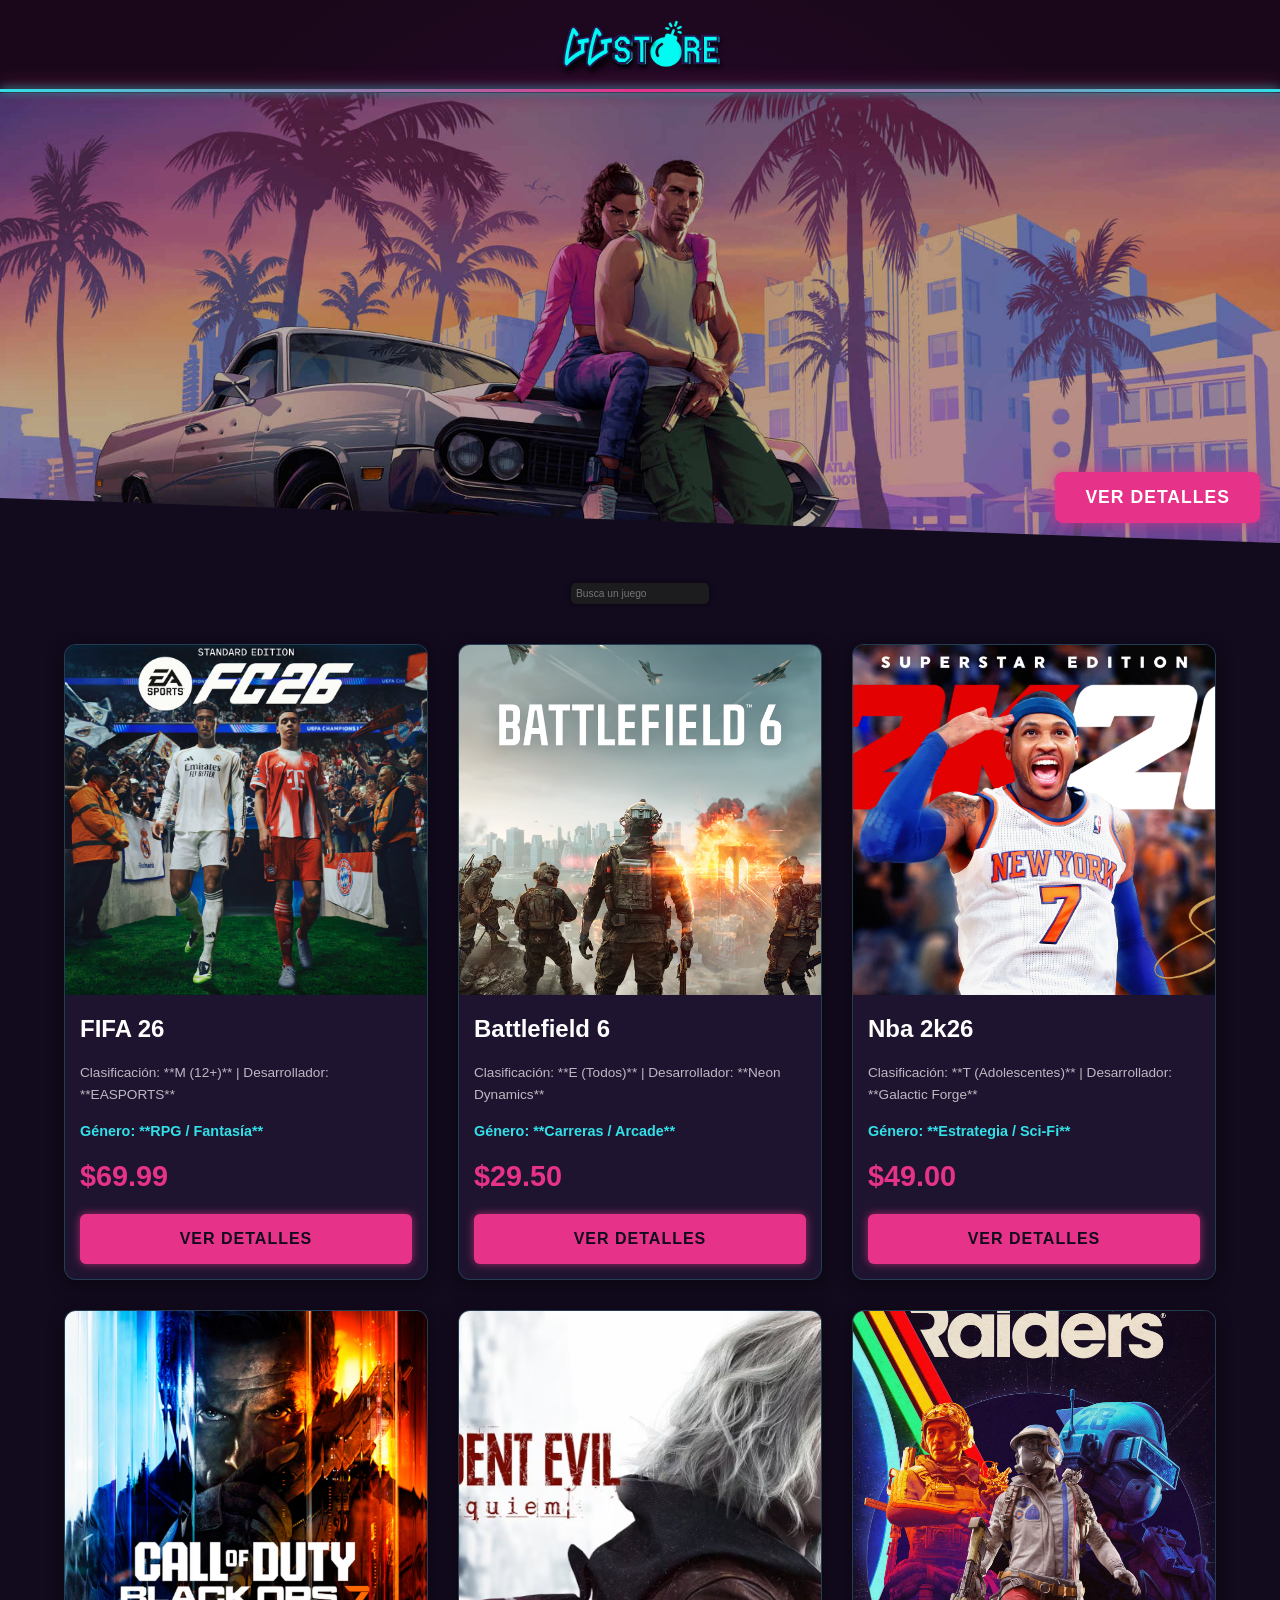
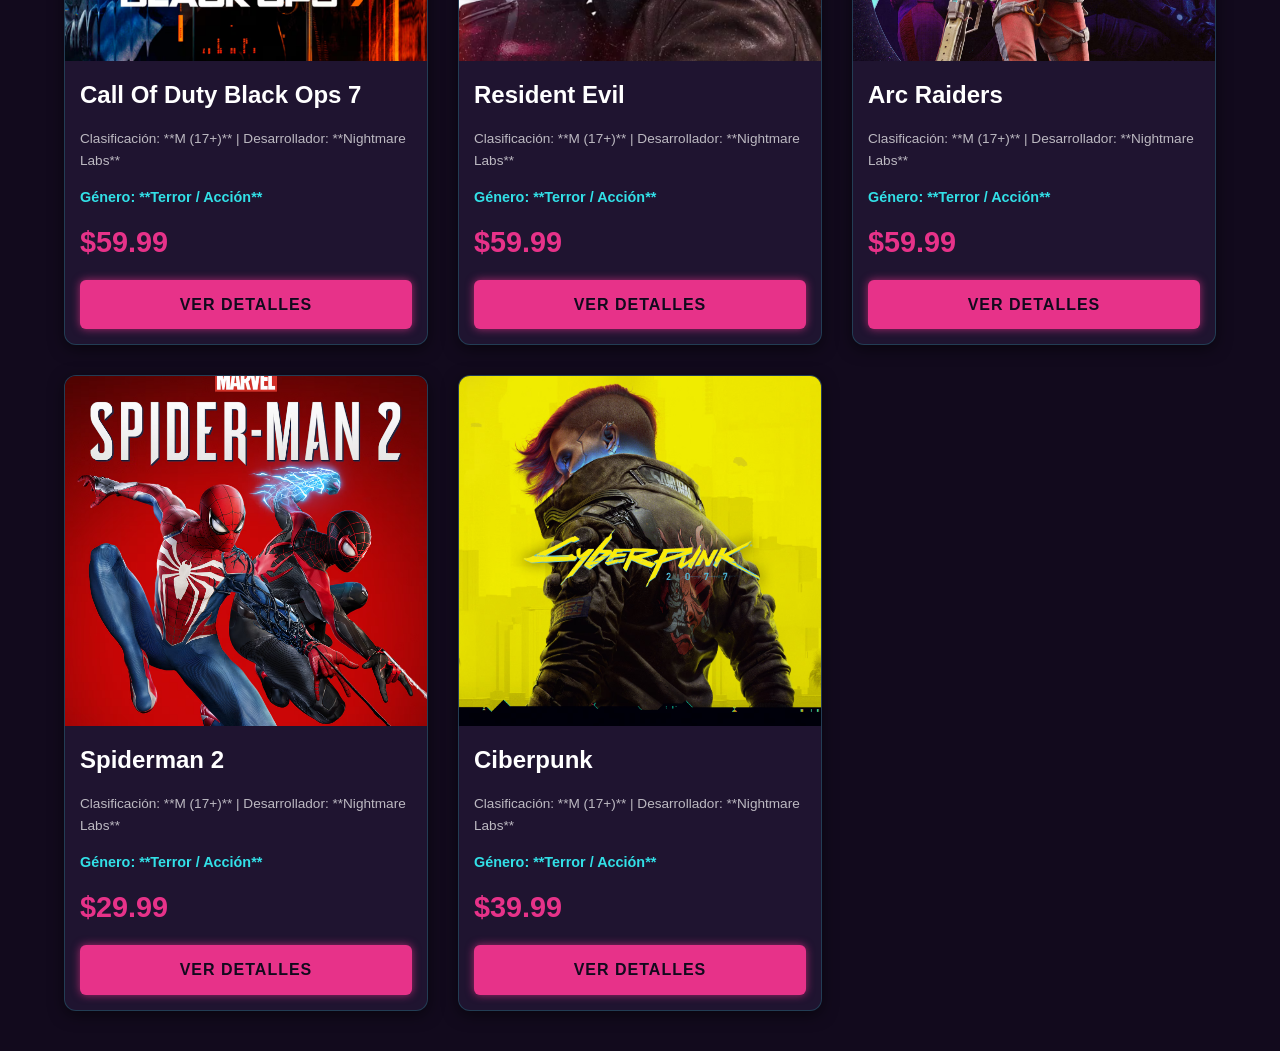
==== catalogo.html @ e6081542 "quinta version" ====
<!DOCTYPE html>
<html lang="es">

<head>
    <meta charset="UTF-8">
    <meta name="viewport" content="width=device-width, initial-scale=1.0">
    <title>Catálogo de Videojuegos - Estático</title>
    <link rel="stylesheet" href="css/catalogo.css">
</head>

<body>

    <header>
        <div class='dashboard'>
            <header>
                <a href="#" class="logo"><img class="imgheader" src="img/Sin título.png" alt="" srcset=""></a>
            </header>
        </div>
    </header>

    <section id="hero-banner">
        <img src="img/gta6.jpg" alt="Banner promocional de videojuego con estilo neón" class="banner-img">
        <div class="banner-overlay">
            <button class="btn-banner-details">Ver Detalles</button>
        </div>
    </section>
    <main>
        <div class="buscador">
           
<input type="text" name="text" class="search" placeholder="Busca un juego">
        </div>
        <section id="catalogo-juegos">

            <article class="tarjeta-juego">
                <div class="portada">
                    <img src="img/fifa26.avif" alt="Portada de Eldoria Chronicles">
                </div>
                <div class="info-juego">
                    <h2>FIFA 26</h2>
                    <p class="meta">
                        Clasificación: **M (12+)** |
                        Desarrollador: **EASPORTS**
                    </p>
                    <p class="genero">Género: **RPG / Fantasía**</p>
                    <p class="precio">$69.99</p>
                    <a href="#" class="btn-comprar">Ver Detalles</a>
                </div>
            </article>

            <article class="tarjeta-juego">
                <div class="portada">
                    <img src="img/battlefield.avif" alt="Portada de Velocity Zero">
                </div>
                <div class="info-juego">
                    <h2>Battlefield 6</h2>
                    <p class="meta">
                        Clasificación: **E (Todos)** |
                        Desarrollador: **Neon Dynamics**
                    </p>
                    <p class="genero">Género: **Carreras / Arcade**</p>
                    <p class="precio">$29.50</p>
                    <a href="#" class="btn-comprar">Ver Detalles</a>
                </div>
            </article>

            <article class="tarjeta-juego">
                <div class="portada">
                    <img src="img/nba.avif" alt="Portada de Starbase Command">
                </div>
                <div class="info-juego">
                    <h2>Nba 2k26</h2>
                    <p class="meta">
                        Clasificación: **T (Adolescentes)** |
                        Desarrollador: **Galactic Forge**
                    </p>
                    <p class="genero">Género: **Estrategia / Sci-Fi**</p>
                    <p class="precio">$49.00</p>
                    <a href="#" class="btn-comprar">Ver Detalles</a>
                </div>
            </article>

            <article class="tarjeta-juego">
                <div class="portada">
                    <img src="img/call of duty.avif"
                        alt="Portada de Crimson Outbreak">
                </div>
                <div class="info-juego">
                    <h2>Call Of Duty Black Ops 7</h2>
                    <p class="meta">
                        Clasificación: **M (17+)** |
                        Desarrollador: **Nightmare Labs**
                    </p>
                    <p class="genero">Género: **Terror / Acción**</p>
                    <p class="precio">$59.99</p>
                    <a href="#" class="btn-comprar">Ver Detalles</a>
                </div>
            </article>
            <article class="tarjeta-juego">
                <div class="portada">
                    <img src="img/resident.avif"
                        alt="Portada de Crimson Outbreak">
                </div>
                <div class="info-juego">
                    <h2>Resident Evil</h2>
                    <p class="meta">
                        Clasificación: **M (17+)** |
                        Desarrollador: **Nightmare Labs**
                    </p>
                    <p class="genero">Género: **Terror / Acción**</p>
                    <p class="precio">$59.99</p>
                    <a href="#" class="btn-comprar">Ver Detalles</a>
                </div>
            </article>

            <article class="tarjeta-juego">
                <div class="portada">
                    <img src="img/arc.avif"
                        alt="Portada de Crimson Outbreak">
                </div>
                <div class="info-juego">
                    <h2>Arc Raiders</h2>
                    <p class="meta">
                        Clasificación: **M (17+)** |
                        Desarrollador: **Nightmare Labs**
                    </p>
                    <p class="genero">Género: **Terror / Acción**</p>
                    <p class="precio">$59.99</p>
                    <a href="#" class="btn-comprar">Ver Detalles</a>
                </div>
            </article>

            <article class="tarjeta-juego">
                <div class="portada">
                    <img src="img/spiderman.avif"
                        alt="Portada de Crimson Outbreak">
                </div>
                <div class="info-juego">
                    <h2>Spiderman 2</h2>
                    <p class="meta">
                        Clasificación: **M (17+)** |
                        Desarrollador: **Nightmare Labs**
                    </p>
                    <p class="genero">Género: **Terror / Acción**</p>
                    <p class="precio">$29.99</p>
                    <a href="#" class="btn-comprar">Ver Detalles</a>
                </div>
            </article>

            <article class="tarjeta-juego">
                <div class="portada">
                    <img src="img/ciber.avif"
                        alt="Portada de Crimson Outbreak">
                </div>
                <div class="info-juego">
                    <h2>Ciberpunk</h2>
                    <p class="meta">
                        Clasificación: **M (17+)** |
                        Desarrollador: **Nightmare Labs**
                    </p>
                    <p class="genero">Género: **Terror / Acción**</p>
                    <p class="precio">$39.99</p>
                    <a href="#" class="btn-comprar">Ver Detalles</a>
                </div>
            </article>


        </section>
    </main>

</body>

</html>
---- css/catalogo.css ----
:root {
    --bg-dark: #120a1d;
    --text-light: #ffffff;
    --accent-pink: #e73289;
    --accent-blue: #32e0e7;
    --font-family-sans-serif: "Open Sans", -apple-system, BlinkMacSystemFont,
        "Segoe UI", Roboto, "Helvetica Neue", Arial, sans-serif, "Apple Color Emoji",
        "Segoe UI Emoji", "Segoe UI Symbol", "Noto Color Emoji";
}

/* ==================================== */
/* 1. ESTILOS BASE Y TIPOGRAFÍA */
/* ==================================== */



body {
    background-color: var(--bg-dark);
    color: var(--text-light);
    font-family: var(--font-family-sans-serif);
    margin: 0;
    padding: 0;
    line-height: 1.6;
}

/* ... (tu código CSS existente arriba) ... */

/* ==================================== */
/* 4. HERO BANNER PRINCIPAL */
/* ==================================== */

.dashboard {
    /* Mantiene el padding y centrado */
    text-align: center;
    padding: 40px 20px 20px;
    background-color: var(--bg-dark);
    position: relative;
    /* Necesario para posicionar el pseudoelemento */
    z-index: 10;
    margin-bottom: 2px;
    /* Pequeño espacio para que se vea la sombra */
}

/* Crea la línea brillante debajo del header */
.dashboard::after {
    content: '';
    position: absolute;
    bottom: 0;
    left: 0;
    width: 100%;
    height: 3px;
    /* Grosor de la línea */

    /* Degradado de colores neón para el borde */
    background: linear-gradient(to right,
            var(--accent-blue) 0%,
            var(--accent-pink) 50%,
            var(--accent-blue) 100%);

    /* Efecto de brillo de neón */
    box-shadow: 0 0 10px var(--accent-blue),
        0 0 20px var(--accent-pink);
}

.imgheader {
    width: 17rem;
    height: 12rem;


}

.dashboard {
    display: flex;
    align-items: center;
    justify-content: center;
    margin: 0;
    background-image: radial-gradient(circle at center,
            rgba(150, 0, 150, 0.2) 0%,
            rgba(26, 8, 26, 1) 70%);
    background-attachment: fixed;
    box-shadow: 0 2px 12px rgba(0, 0, 0, 0.45);
    border-bottom: 1px solid rgba(255, 255, 255, 0.02);
    z-index: 1100;
    height: 2rem;


}



#hero-banner {
    position: relative;
    /* Necesario para posicionar el overlay y el botón */
    width: 100%;
    height: 450px;
    /* Ajusta la altura según lo necesites */
    overflow: hidden;
    /* Asegura que la imagen no se desborde */
    margin-bottom: 40px;
    /* Espacio entre el banner y el catálogo */
    display: flex;
    /* Para centrar contenido si lo hubiera */
    align-items: center;
    /* Centrado vertical */
    justify-content: center;
    /* Centrado horizontal */
    clip-path: polygon(0% 0%, 100% 0%, 100% 100%, 0% 90%);
}

.banner-img {
    width: 100%;
    height: 100%;
    object-fit: cover;

    /* Recorta la imagen para que cubra todo el espacio */
    object-position: center;
    /* Centra la imagen */
    filter: brightness(0.7) contrast(1.1);
    /* Oscurece u
    n poco y realza los colores para un look más dramático */
}

.banner-overlay {
    position: absolute;
    bottom: 20px;
    /* 20px desde abajo */
    right: 20px;
    /* 20px desde la derecha */
    /* Puedes añadir un gradiente o un fondo semitransparente aquí si quieres */
    /* background: linear-gradient(to top, rgba(18, 10, 29, 0.8), transparent); */
    /* width: 100%; */
    /* height: 100%; */
    /* display: flex; */
    /* align-items: flex-end; */
    /* justify-content: flex-end; */
    /* padding: 20px; */
}


.btn-banner-details {
    padding: 15px 30px;
    background-color: var(--accent-pink);
    /* Usa tu color morado de acento */
    color: var(--text-light);
    /* Texto blanco */
    border: none;
    border-radius: 8px;
    font-size: 1.1rem;
    font-weight: bold;
    cursor: pointer;
    text-transform: uppercase;
    letter-spacing: 1px;
    box-shadow: 0 0 15px rgba(231, 50, 137, 0.7);
    /* Sombra brillante */
    transition: background-color 0.3s ease, box-shadow 0.3s ease, transform 0.2s ease;
}

.btn-banner-details:hover {
    background-color: var(--accent-blue);
    /* Cambia al azul de acento al pasar el ratón */
    box-shadow: 0 0 20px var(--accent-blue);
    transform: translateY(-2px);
    /* Pequeño efecto al pasar el ratón */
}

/* ==================================== */
/* 5. MEDIA QUERIES (RESPONSIVO PARA EL BANNER) */
/* ==================================== */
@media (max-width: 768px) {
    #hero-banner {
        height: 300px;
        /* Reduce la altura en pantallas más pequeñas */
        margin-bottom: 20px;
    }

    h1 {
        font-size: 2rem;
        /* Ajusta el tamaño del título principal */
        padding: 20px 10px;
    }

    .btn-banner-details {
        padding: 10px 20px;
        font-size: 1rem;
        bottom: 15px;
        right: 15px;
    }
}

@media (max-width: 480px) {
    #hero-banner {
        height: 200px;
    }

    .btn-banner-details {
        font-size: 0.9rem;
        padding: 8px 15px;
        bottom: 10px;
        right: 10px;
    }
}

.buscador{
    display: flex;
    align-items: center;
    justify-content: center;
}

.search {
  font-family: -apple-system,BlinkMacSystemFont,"Segoe UI","Roboto","Oxygen","Ubuntu","Cantarell","Fira Sans","Droid Sans","Helvetica Neue",sans-serif;
  font-weight: 500;
  font-size: .8vw;
  color: #fff;
  background-color: rgb(28,28,30);
  box-shadow: 0 0 .4vw rgba(0,0,0,0.5), 0 0 0 .15vw transparent;
  border-radius: 0.4vw;
  border: none;
  outline: none;
  padding: 0.4vw;
  max-width: 190px;
  transition: .4s;
}

.search:hover {
  box-shadow: 0 0 0 .15vw rgba(158, 3, 230, 0.186);
}

.search:focus {
  box-shadow: 0 0 0 .15vw rgb(194, 44, 162);
}

a {
    color: var(--accent-blue);
    text-decoration: none;
    transition: color 0.3s ease;
}

a:hover {
    color: var(--accent-pink);
}

/* ==================================== */
/* 2. CONTENEDOR DEL CATÁLOGO (GRID RESPONSIVO) */
/* ==================================== */

#catalogo-juegos {
    display: grid;
    /* Ajusta automáticamente las columnas, mínimo 300px */
    grid-template-columns: repeat(auto-fit, minmax(300px, 1fr));
    gap: 30px;
    padding: 40px 5%;
    max-width: 1400px;
    margin: 0 auto;
}

/* ==================================== */
/* 3. TARJETA INDIVIDUAL (JUEGO) */
/* ==================================== */

.tarjeta-juego {
    background-color: #1f1430;
    border: 1px solid rgba(50, 224, 231, 0.2);
    border-radius: 12px;
    overflow: hidden;
    box-shadow: 0 4px 15px rgba(0, 0, 0, 0.5);
    transition: transform 0.3s ease, box-shadow 0.3s ease;
}

.tarjeta-juego:hover {
    transform: translateY(-5px);
    box-shadow: 0 10px 25px rgba(231, 50, 137, 0.4);
}

/* Imagen de Portada */
.portada {
    width: 100%;
    height: 350px;
    overflow: hidden;
}

.portada img {
    width: 100%;
    height: 100%;
    object-fit: cover;
    display: block;
}

/* Contenido de texto */
.info-juego {
    padding: 15px;
}

.info-juego h2 {
    font-size: 1.5rem;
    color: var(--text-light);
    margin-top: 0;
    margin-bottom: 5px;
    white-space: nowrap;
    overflow: hidden;
    text-overflow: ellipsis;
}

.info-juego .genero {
    font-weight: bold;
    color: var(--accent-blue);
    margin-bottom: 10px;
    font-size: 0.9rem;
}

.info-juego .meta {
    font-size: 0.85rem;
    color: rgba(255, 255, 255, 0.7);
    margin-bottom: 10px;
}

/* Precio */
.info-juego .precio {
    font-size: 1.8rem;
    font-weight: 900;
    color: var(--accent-pink);
    margin-top: 10px;
    margin-bottom: 15px;
}

/* Botón de Detalles/Comprar */
.btn-comprar {
    display: block;
    width: 100%;
    padding: 12px 0;
    text-align: center;
    background-color: var(--accent-pink);
    color: var(--bg-dark);
    border-radius: 6px;
    font-weight: bold;
    text-transform: uppercase;
    letter-spacing: 1px;
    box-shadow: 0 0 8px rgba(231, 50, 137, 0.7);
    transition: background-color 0.3s ease, box-shadow 0.3s ease;
}

.btn-comprar:hover {
    background-color: var(--accent-blue);
    color: var(--bg-dark);
    box-shadow: 0 0 10px var(--accent-blue);
}
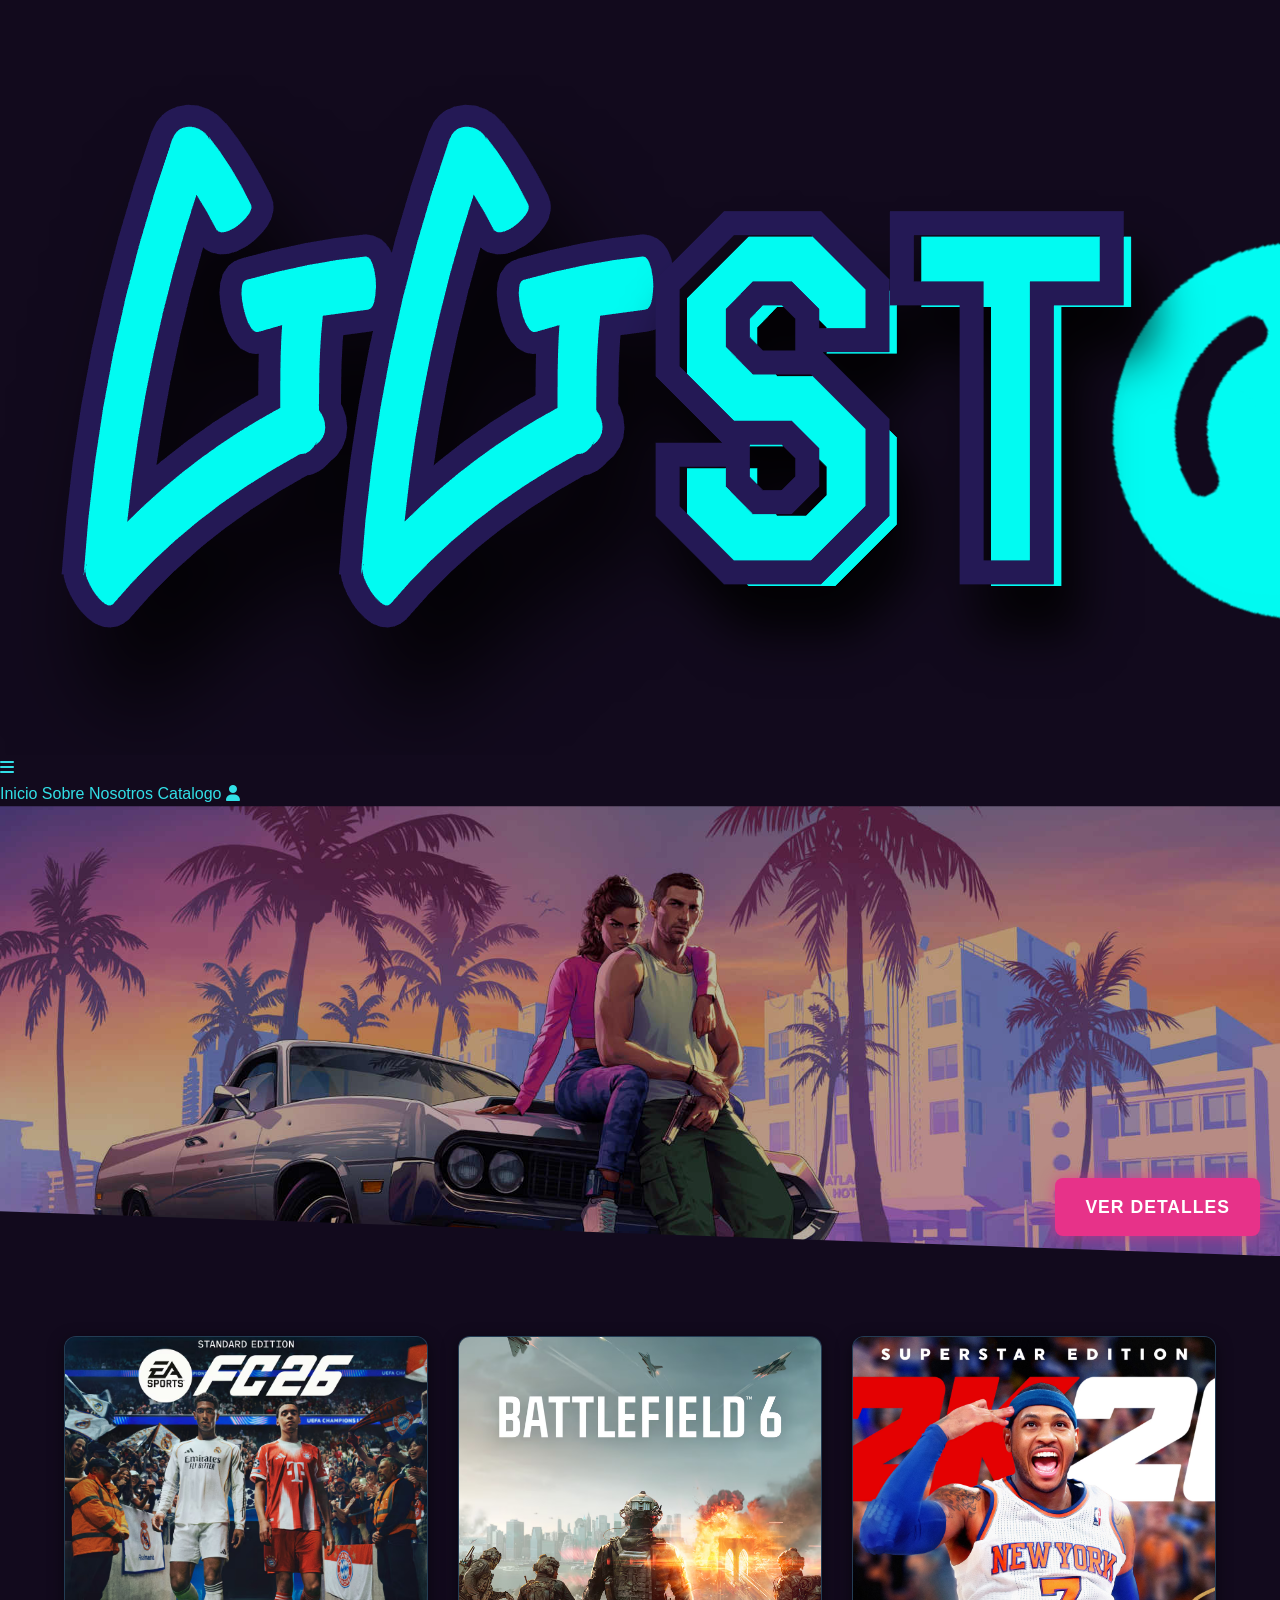
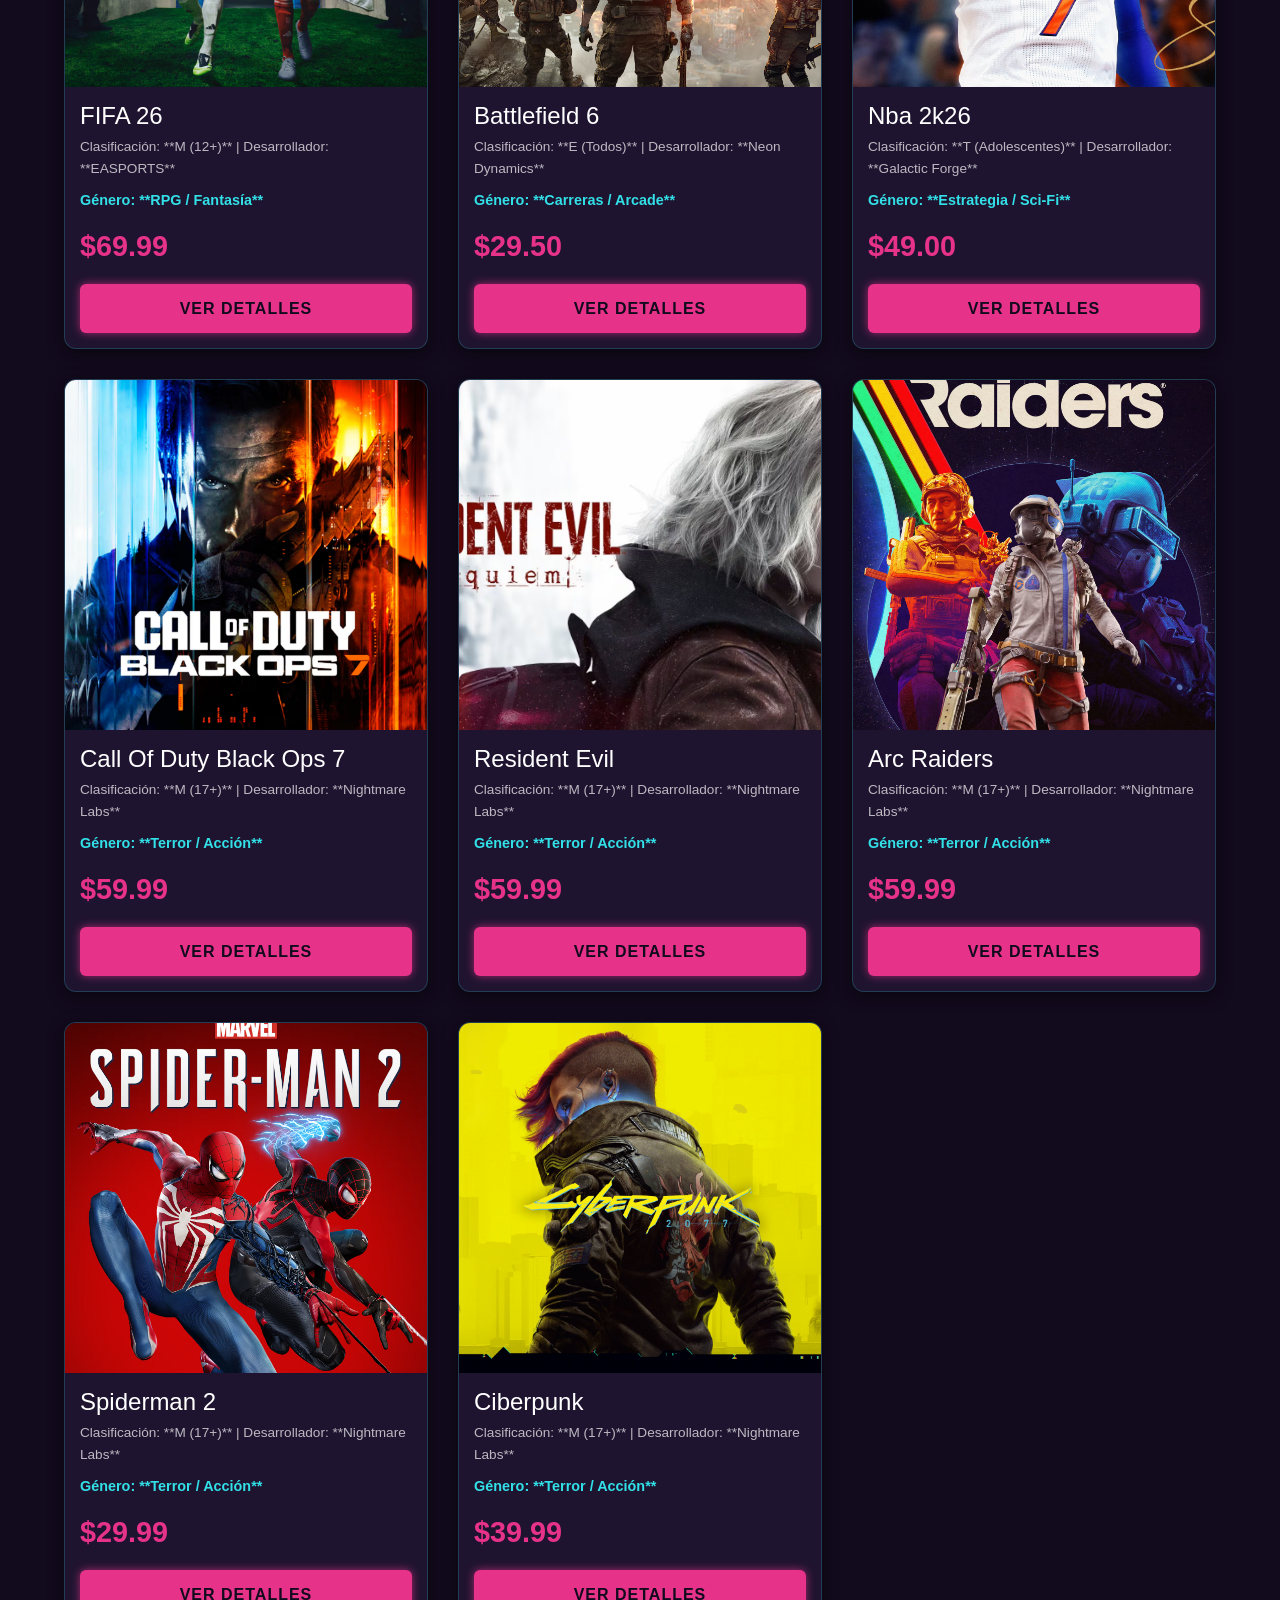
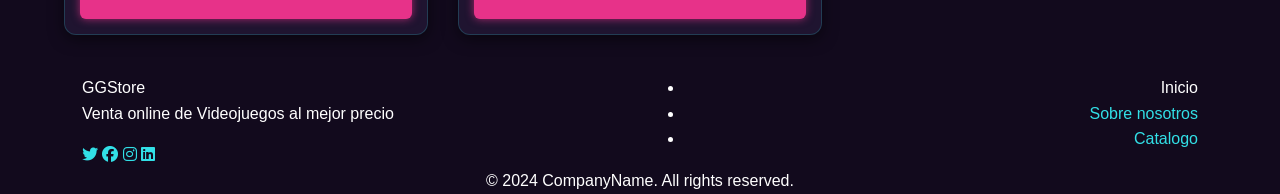
==== commit 5e421aee: "septima version" ====
--- a/catalogo.html
+++ b/catalogo.html
@@ -5,30 +5,39 @@
     <meta charset="UTF-8">
     <meta name="viewport" content="width=device-width, initial-scale=1.0">
     <title>Catálogo de Videojuegos - Estático</title>
+    <script src="https://cdnjs.cloudflare.com/ajax/libs/jquery/3.5.1/jquery.min.js"></script>
+    <link href="https://cdn.jsdelivr.net/npm/bootstrap@5.3.3/dist/css/bootstrap.min.css" rel="stylesheet"
+        integrity="sha384-QWTKZyjpPEjISv5WaRU9OFeRpok6YctnYmDr5pNlyT2bRjXh0JMhjY6hW+ALEwIH" crossorigin="anonymous">
     <link rel="stylesheet" href="css/catalogo.css">
+    <link rel="stylesheet" href="https://cdnjs.cloudflare.com/ajax/libs/font-awesome/6.5.2/css/all.min.css">
+    <link rel="preconnect" href="https://fonts.googleapis.com">
+    <link rel="preconnect" href="https://fonts.gstatic.com" crossorigin>
+    <link href="https://fonts.googleapis.com/css2?family=Manrope:wght@200..800&display=swap" rel="stylesheet">
 </head>
 
 <body>
 
+    <div class="dashboard-nav teal" role="navigation" aria-label="Main Navigation">
     <header>
-        <div class='dashboard'>
-            <header>
-                <a href="#" class="logo"><img class="imgheader" src="img/Sin título.png" alt="" srcset=""></a>
-            </header>
-        </div>
+        <a href="http://127.0.0.1:5500/index1.html" class="logo brand-logo"><img src="img/logoGG.png" alt="GGStore logo"></a>
+        <a href="#" class="menu-toggle" aria-label="Abrir menú"><i class="fas fa-bars"></i></a>
+        <nav class="dashboard-nav-list" id="main-nav">
+        <a class="dashboard-nav-item" href="http://127.0.0.1:5500/index1.html">Inicio</a>
+        <a class="dashboard-nav-item" href="http://127.0.0.1:5500/Sobrenosotros.html">Sobre Nosotros</a>
+
+        <a class="dashboard-nav-item" href="http://127.0.0.1:5500/catalogo.html">Catalogo</a>
+        <a href="login/login.html" class="dashboard-nav-item perfil" aria-label="Profile"><i class="fas fa-user"></i><span class="nav-text"></span></a>
+        </nav>
     </header>
+    </div>
 
     <section id="hero-banner">
         <img src="img/gta6.jpg" alt="Banner promocional de videojuego con estilo neón" class="banner-img">
         <div class="banner-overlay">
-            <button class="btn-banner-details">Ver Detalles</button>
+            <a href="https://w.app/ggstore"><button class="btn-banner-details">Ver Detalles</button></a>
         </div>
     </section>
     <main>
-        <div class="buscador">
-           
-<input type="text" name="text" class="search" placeholder="Busca un juego">
-        </div>
         <section id="catalogo-juegos">
 
             <article class="tarjeta-juego">
@@ -43,7 +52,7 @@
                     </p>
                     <p class="genero">Género: **RPG / Fantasía**</p>
                     <p class="precio">$69.99</p>
-                    <a href="#" class="btn-comprar">Ver Detalles</a>
+                    <a href="https://w.app/ggstore" class="btn-comprar">Ver Detalles</a>
                 </div>
             </article>
 
@@ -59,7 +68,7 @@
                     </p>
                     <p class="genero">Género: **Carreras / Arcade**</p>
                     <p class="precio">$29.50</p>
-                    <a href="#" class="btn-comprar">Ver Detalles</a>
+                    <a href="https://w.app/ggstore" class="btn-comprar">Ver Detalles</a>
                 </div>
             </article>
 
@@ -75,7 +84,7 @@
                     </p>
                     <p class="genero">Género: **Estrategia / Sci-Fi**</p>
                     <p class="precio">$49.00</p>
-                    <a href="#" class="btn-comprar">Ver Detalles</a>
+                    <a href="https://w.app/ggstore" class="btn-comprar">Ver Detalles</a>
                 </div>
             </article>
 
@@ -92,7 +101,7 @@
                     </p>
                     <p class="genero">Género: **Terror / Acción**</p>
                     <p class="precio">$59.99</p>
-                    <a href="#" class="btn-comprar">Ver Detalles</a>
+                    <a href="https://w.app/ggstore" class="btn-comprar">Ver Detalles</a>
                 </div>
             </article>
             <article class="tarjeta-juego">
@@ -108,7 +117,7 @@
                     </p>
                     <p class="genero">Género: **Terror / Acción**</p>
                     <p class="precio">$59.99</p>
-                    <a href="#" class="btn-comprar">Ver Detalles</a>
+                    <a href="https://w.app/ggstore" class="btn-comprar">Ver Detalles</a>
                 </div>
             </article>
 
@@ -125,7 +134,7 @@
                     </p>
                     <p class="genero">Género: **Terror / Acción**</p>
                     <p class="precio">$59.99</p>
-                    <a href="#" class="btn-comprar">Ver Detalles</a>
+                    <a href="https://w.app/ggstore" class="btn-comprar">Ver Detalles</a>
                 </div>
             </article>
 
@@ -142,7 +151,7 @@
                     </p>
                     <p class="genero">Género: **Terror / Acción**</p>
                     <p class="precio">$29.99</p>
-                    <a href="#" class="btn-comprar">Ver Detalles</a>
+                    <a href="https://w.app/ggstore" class="btn-comprar">Ver Detalles</a>
                 </div>
             </article>
 
@@ -159,14 +168,41 @@
                     </p>
                     <p class="genero">Género: **Terror / Acción**</p>
                     <p class="precio">$39.99</p>
-                    <a href="#" class="btn-comprar">Ver Detalles</a>
+                    <a href="https://w.app/ggstore" class="btn-comprar">Ver Detalles</a>
                 </div>
             </article>
 
 
         </section>
     </main>
-
+<footer class="footer">
+    <div class="container">
+        <div class="row align-items-center">
+            <div class="col-md-6">
+                <div class="footer-brand">GGStore</div>
+                <p class="footer-text">Venta online de Videojuegos al mejor precio</p>
+                <div class="social-links">
+                    <a href="#" class="social-link"><i class="fab fa-twitter"></i></a>
+                    <a href="#" class="social-link"><i class="fab fa-facebook"></i></a>
+                    <a href="#" class="social-link"><i class="fab fa-instagram"></i></a>
+                    <a href="#" class="social-link"><i class="fab fa-linkedin"></i></a>
+                </div>
+            </div>
+
+            <div class="col-md-6 text-md-end">
+                <ul class="footer-links">
+                    <li><a href="index1.html"></a>Inicio</li>
+                    <li><a href="Sobrenosotros.html">Sobre nosotros</a></li>
+                    <li><a href="catalogo.html">Catalogo</a></li>
+                </ul>
+            </div>
+        </div>
+
+        <div class="copyright text-center">
+            © 2024 CompanyName. All rights reserved.
+        </div>
+    </div>
+</footer>
 </body>
 
 </html>
